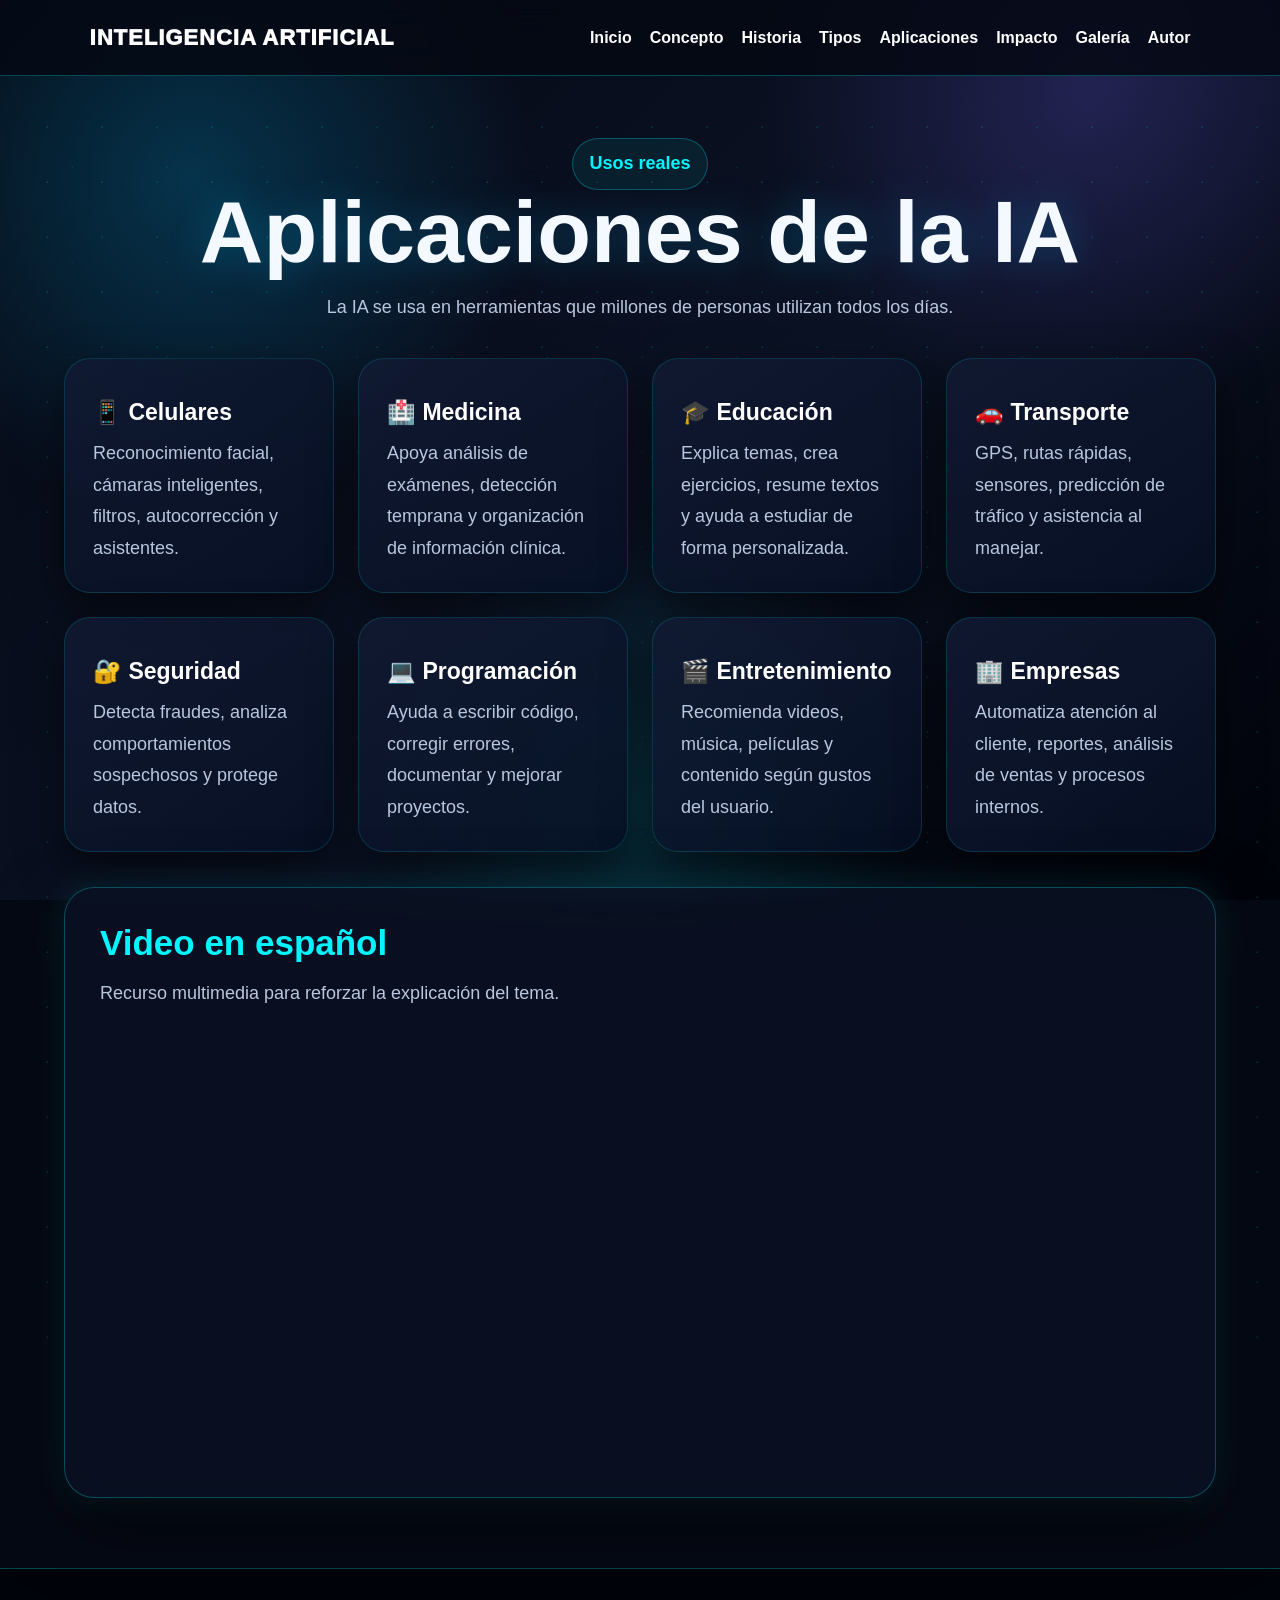
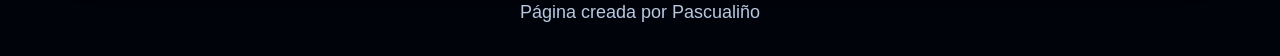
==== aplicaciones.html @ 3aa1eaab "Add files via upload" ====
<!DOCTYPE html>
<html lang="es">
<head>
  <meta charset="UTF-8">
  <meta name="viewport" content="width=device-width, initial-scale=1.0">
  <title>Aplicaciones | ErickAI</title>
  <link rel="stylesheet" href="estilos.css">
</head>
<body>
<div class="stars"></div>

<nav class="nav">
  <a class="brand" href="index.html">INTELIGENCIA ARTIFICIAL</a>
  <input type="checkbox" id="menu">
  <label for="menu" class="hamb">☰</label>
  <div class="links">
    <a href="index.html">Inicio</a>
    <a href="concepto.html">Concepto</a>
    <a href="historia.html">Historia</a>
    <a href="tipos.html">Tipos</a>
    <a href="aplicaciones.html">Aplicaciones</a>
    <a href="impacto.html">Impacto</a>
    <a href="galeria.html">Galería</a>
    <a href="autor.html">Autor</a>
  </div>
</nav>

<main class="page wrap">
  <section class="page-title reveal">
    <p class="tag">Usos reales</p>
    <h1>Aplicaciones de la IA</h1>
    <p>La IA se usa en herramientas que millones de personas utilizan todos los días.</p>
  </section>

  <section class="app-grid reveal">
    <article><h3>📱 Celulares</h3><p>Reconocimiento facial, cámaras inteligentes, filtros, autocorrección y asistentes.</p></article>
    <article><h3>🏥 Medicina</h3><p>Apoya análisis de exámenes, detección temprana y organización de información clínica.</p></article>
    <article><h3>🎓 Educación</h3><p>Explica temas, crea ejercicios, resume textos y ayuda a estudiar de forma personalizada.</p></article>
    <article><h3>🚗 Transporte</h3><p>GPS, rutas rápidas, sensores, predicción de tráfico y asistencia al manejar.</p></article>
    <article><h3>🔐 Seguridad</h3><p>Detecta fraudes, analiza comportamientos sospechosos y protege datos.</p></article>
    <article><h3>💻 Programación</h3><p>Ayuda a escribir código, corregir errores, documentar y mejorar proyectos.</p></article>
    <article><h3>🎬 Entretenimiento</h3><p>Recomienda videos, música, películas y contenido según gustos del usuario.</p></article>
    <article><h3>🏢 Empresas</h3><p>Automatiza atención al cliente, reportes, análisis de ventas y procesos internos.</p></article>
  </section>

  <section class="glass reveal">
    <h2>Video en español</h2>
    <p>Recurso multimedia para reforzar la explicación del tema.</p>
    <iframe src="https://www.youtube.com/embed/_tA5cinv0U8" allowfullscreen></iframe>
  </section>
</main>

<footer><p>Página creada por Pascualiño</p></footer>
</body>
</html>
---- estilos.css ----
*{margin:0;padding:0;box-sizing:border-box;font-family:Segoe UI,Arial,sans-serif}
:root{
  --bg:#050914;
  --panel:#0b1224cc;
  --panel2:#111a33;
  --text:#f4f8ff;
  --muted:#b8c7df;
  --blue:#00bfff;
  --cyan:#00f5ff;
  --violet:#7b61ff;
  --silver:#c0c7d1;
  --line:#00f5ff45;
}
body{background:var(--bg);color:var(--text);overflow-x:hidden}
body:before{
  content:"";position:fixed;inset:0;z-index:-4;
  background:radial-gradient(circle at 15% 20%,#00bfff38,transparent 26%),
  radial-gradient(circle at 85% 10%,#7b61ff35,transparent 24%),
  radial-gradient(circle at 50% 90%,#00f5ff25,transparent 28%),
  linear-gradient(135deg,#050914,#0b1224 55%,#01030a);
}
.stars:before,.stars:after{
  content:"";position:fixed;inset:-50%;z-index:-3;
  background-image:radial-gradient(#00f5ff 1px,transparent 1px);
  background-size:55px 55px;opacity:.14;animation:move 22s linear infinite;
}
.stars:after{background-size:95px 95px;opacity:.08;animation-duration:38s}
@keyframes move{to{transform:translate(150px,150px)}}
.nav{
  position:fixed;top:0;left:0;width:100%;height:76px;z-index:50;
  display:flex;justify-content:space-between;align-items:center;padding:0 7%;
  background:#050914d8;border-bottom:1px solid var(--line);backdrop-filter:blur(18px)
}
.brand{color:white;text-decoration:none;font-size:22px;font-weight:1000;letter-spacing:1px}
.brand span{color:var(--cyan);text-shadow:0 0 18px var(--cyan)}
.hex{display:inline-block;animation:pulse 2s infinite}
.links{display:flex;gap:18px}
.links a{color:white;text-decoration:none;font-weight:800;position:relative}
.links a:after{content:"";position:absolute;left:0;bottom:-8px;width:0;height:3px;background:linear-gradient(90deg,var(--cyan),var(--violet));box-shadow:0 0 14px var(--cyan);transition:.3s}
.links a:hover:after{width:100%}
#menu,.hamb{display:none}
.hero{
  min-height:100vh;padding:120px 8% 60px;display:grid;grid-template-columns:1fr 1fr;gap:45px;align-items:center
}
.tag{display:inline-block;color:var(--cyan);border:1px solid var(--line);background:#00f5ff12;padding:9px 16px;border-radius:999px;font-weight:900;margin-bottom:18px}
h1{font-size:clamp(45px,7vw,88px);line-height:.96;text-shadow:0 0 38px #00bfff45}
h2{font-size:35px;color:var(--cyan);margin-bottom:15px}
.lead,p{color:var(--muted);line-height:1.75;font-size:18px}
.buttons{margin-top:32px;display:flex;gap:15px;flex-wrap:wrap}
.btn{padding:15px 28px;border-radius:999px;text-decoration:none;font-weight:900;transition:.3s}
.main{background:linear-gradient(135deg,var(--cyan),var(--blue));color:#03101d;box-shadow:0 0 30px #00f5ff70}
.second{border:1px solid var(--line);color:white;background:#00f5ff10}
.btn:hover{transform:translateY(-6px) scale(1.04)}
.holo{
  height:430px;border:1px solid var(--line);border-radius:35px;display:grid;place-items:center;position:relative;overflow:hidden;
  background:linear-gradient(145deg,#0b1224dd,#050914cc);box-shadow:0 30px 80px #000, inset 0 0 80px #00bfff18
}
.core{font-size:112px;font-weight:1000;color:var(--cyan);text-shadow:0 0 30px var(--cyan);z-index:2;animation:float 3s ease-in-out infinite}
.holo p{z-index:2;margin-top:-90px;color:white;font-weight:800}
.orbit{position:absolute;border:2px dashed #00f5ff;border-radius:50%;animation:spin 8s linear infinite}
.orbit1{width:280px;height:280px}.orbit2{width:210px;height:210px;animation-duration:5s;animation-direction:reverse}.orbit3{width:340px;height:120px;transform:rotateX(70deg);animation-duration:10s}
.scan{position:absolute;width:100%;height:80px;background:linear-gradient(transparent,#00f5ff22,transparent);animation:scan 3s linear infinite}
@keyframes spin{to{transform:rotate(360deg)}}@keyframes float{50%{transform:translateY(-18px)}}@keyframes pulse{50%{transform:scale(1.25)}}@keyframes scan{from{top:-80px}to{top:100%}}
.wrap{width:min(1180px,90%);margin:auto}.page{padding-top:120px}
.glass,.wide{
  background:var(--panel);border:1px solid var(--line);border-radius:30px;padding:35px;margin:35px 0;
  box-shadow:0 25px 70px #0008,0 0 35px #00f5ff20;backdrop-filter:blur(15px)
}
.stats,.cards,.app-grid,.process{display:grid;grid-template-columns:repeat(auto-fit,minmax(240px,1fr));gap:24px;margin:35px 0}
.stats article,.card,.app-grid article,.process div,.timeline article{
  background:linear-gradient(145deg,#111a33dd,#071024dd);border:1px solid #00f5ff26;border-radius:26px;padding:28px;
  transition:.3s;box-shadow:0 18px 45px #0008
}
.stats article:hover,.card:hover,.app-grid article:hover,.process div:hover,.timeline article:hover{
  transform:translateY(-10px);border-color:var(--cyan);box-shadow:0 0 38px #00f5ff40
}
.stats b,.process span,.timeline span{color:var(--cyan);font-size:30px;font-weight:1000}
h3{font-size:23px;margin:12px 0;color:white}
.page-title{text-align:center;margin-bottom:35px}.page-title p{max-width:850px;margin:18px auto 0}
.two{display:grid;grid-template-columns:1fr 1fr;gap:30px;align-items:center}
.two img,.card img{width:100%;height:310px;object-fit:cover;border-radius:24px;border:1px solid var(--line)}
.card img{height:220px;margin-bottom:18px}
.timeline{display:grid;gap:22px}.timeline article{display:grid;grid-template-columns:130px 1fr;gap:20px;align-items:center}
iframe{width:100%;height:430px;border:0;border-radius:24px;margin-top:18px}
table{width:100%;border-collapse:collapse;background:#071024;border-radius:22px;overflow:hidden}
th,td{padding:18px;border:1px solid #00f5ff26;text-align:center;color:var(--muted)}
th{background:linear-gradient(135deg,var(--cyan),var(--blue));color:#03101d;font-size:20px}
.gallery{display:grid;grid-template-columns:repeat(auto-fit,minmax(260px,1fr));gap:24px}
.gallery img{width:100%;height:280px;object-fit:cover;border-radius:26px;border:1px solid var(--line);transition:.3s;box-shadow:0 20px 50px #0008}
.gallery img:hover{transform:scale(1.05) rotate(-1deg);box-shadow:0 0 40px #00f5ff60}
.profile{display:grid;grid-template-columns:260px 1fr;gap:35px;align-items:center}
.photo-card{width:250px;height:320px;border-radius:32px;overflow:hidden;border:2px solid var(--cyan);box-shadow:0 0 45px #00f5ff55;position:relative}
.photo-card:after{content:"";position:absolute;inset:0;background:linear-gradient(transparent,#00f5ff22)}
.photo-card img{width:100%;height:100%;object-fit:cover}
.profile h2{font-size:40px;color:var(--cyan);margin-bottom:10px}
.reveal{animation:appear .8s ease both}
@keyframes appear{from{opacity:0;transform:translateY(35px)}to{opacity:1;transform:translateY(0)}}
footer{margin-top:70px;padding:40px 8%;background:#01030a;border-top:1px solid var(--line);color:var(--muted);text-align:center}
footer h3{color:var(--cyan);font-size:28px}
@media(max-width:850px){
  .hero,.two,.profile{grid-template-columns:1fr;text-align:center}.holo{height:340px}
  .hamb{display:block;font-size:32px}.links{display:none;position:absolute;top:76px;left:0;width:100%;background:#050914;flex-direction:column;align-items:center;padding:25px;border-bottom:1px solid var(--line)}
  #menu:checked~.links{display:flex}.timeline article{grid-template-columns:1fr;text-align:center}.photo-card{margin:auto}
}
/* Ajustes finales solicitados */
.brand .hex{display:none!important;}
footer h3{display:none!important;}
footer{padding:28px 8%!important;}
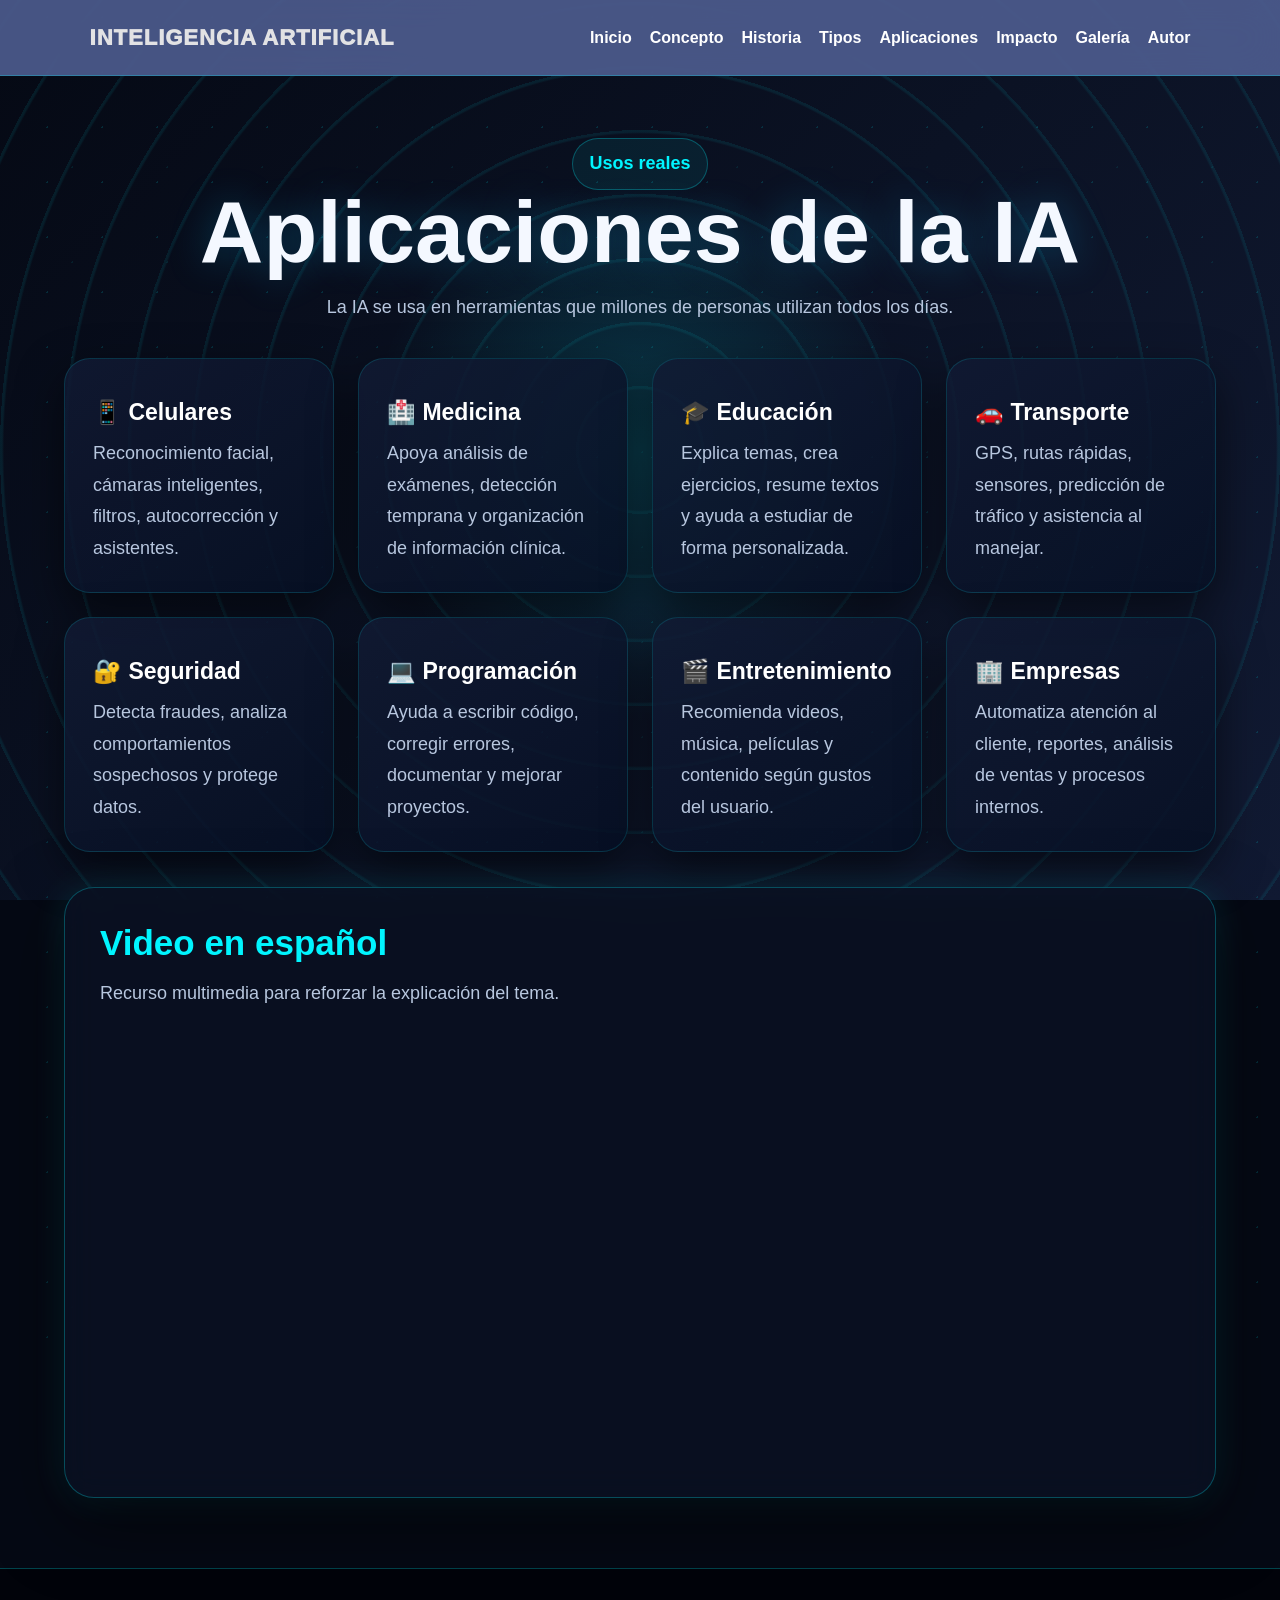
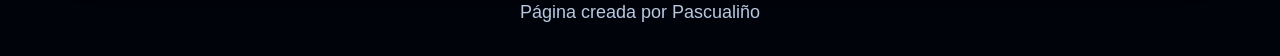
==== commit 45b30940: "Add files via upload" ====
--- a/aplicaciones.html
+++ b/aplicaciones.html
@@ -3,8 +3,9 @@
 <head>
   <meta charset="UTF-8">
   <meta name="viewport" content="width=device-width, initial-scale=1.0">
-  <title>Aplicaciones | ErickAI</title>
+  <title>Aplicaciones | Erick</title>
   <link rel="stylesheet" href="estilos.css">
+  <link rel="shortcut icon" href="agua.jpeg" type="image/jpeg" />
 </head>
 <body>
 <div class="stars"></div>
--- a/estilos.css
+++ b/estilos.css
@@ -1,108 +1,568 @@
-*{margin:0;padding:0;box-sizing:border-box;font-family:Segoe UI,Arial,sans-serif}
-:root{
-  --bg:#050914;
-  --panel:#0b1224cc;
-  --panel2:#111a33;
-  --text:#f4f8ff;
-  --muted:#b8c7df;
-  --blue:#00bfff;
-  --cyan:#00f5ff;
-  --violet:#7b61ff;
-  --silver:#c0c7d1;
-  --line:#00f5ff45;
-}
-body{background:var(--bg);color:var(--text);overflow-x:hidden}
+* {
+    margin:0;
+    padding:0;
+    box-sizing:border-box;
+    font-family:Segoe UI,Arial,sans-serif
+}
+
+:root {
+    --bg:#050914;
+    --panel:#0b1224cc;
+    --panel2:#111a33;
+    --text:#f4f8ff;
+    --muted:#b8c7df;
+    --blue:#00bfff;
+    --cyan:#00f5ff;
+    --violet:#7b61ff;
+    --silver:#c0c7d1;
+    --line:#00f5ff45;
+}
+
+body {
+    background:var(--bg);
+    color:var(--text);
+    overflow-x:hidden
+}
+
 body:before{
-  content:"";position:fixed;inset:0;z-index:-4;
-  background:radial-gradient(circle at 15% 20%,#00bfff38,transparent 26%),
-  radial-gradient(circle at 85% 10%,#7b61ff35,transparent 24%),
-  radial-gradient(circle at 50% 90%,#00f5ff25,transparent 28%),
-  linear-gradient(135deg,#050914,#0b1224 55%,#01030a);
-}
-.stars:before,.stars:after{
-  content:"";position:fixed;inset:-50%;z-index:-3;
-  background-image:radial-gradient(#00f5ff 1px,transparent 1px);
-  background-size:55px 55px;opacity:.14;animation:move 22s linear infinite;
-}
-.stars:after{background-size:95px 95px;opacity:.08;animation-duration:38s}
-@keyframes move{to{transform:translate(150px,150px)}}
-.nav{
-  position:fixed;top:0;left:0;width:100%;height:76px;z-index:50;
-  display:flex;justify-content:space-between;align-items:center;padding:0 7%;
-  background:#050914d8;border-bottom:1px solid var(--line);backdrop-filter:blur(18px)
-}
-.brand{color:white;text-decoration:none;font-size:22px;font-weight:1000;letter-spacing:1px}
-.brand span{color:var(--cyan);text-shadow:0 0 18px var(--cyan)}
-.hex{display:inline-block;animation:pulse 2s infinite}
-.links{display:flex;gap:18px}
-.links a{color:white;text-decoration:none;font-weight:800;position:relative}
-.links a:after{content:"";position:absolute;left:0;bottom:-8px;width:0;height:3px;background:linear-gradient(90deg,var(--cyan),var(--violet));box-shadow:0 0 14px var(--cyan);transition:.3s}
-.links a:hover:after{width:100%}
-#menu,.hamb{display:none}
-.hero{
-  min-height:100vh;padding:120px 8% 60px;display:grid;grid-template-columns:1fr 1fr;gap:45px;align-items:center
-}
-.tag{display:inline-block;color:var(--cyan);border:1px solid var(--line);background:#00f5ff12;padding:9px 16px;border-radius:999px;font-weight:900;margin-bottom:18px}
-h1{font-size:clamp(45px,7vw,88px);line-height:.96;text-shadow:0 0 38px #00bfff45}
-h2{font-size:35px;color:var(--cyan);margin-bottom:15px}
-.lead,p{color:var(--muted);line-height:1.75;font-size:18px}
-.buttons{margin-top:32px;display:flex;gap:15px;flex-wrap:wrap}
-.btn{padding:15px 28px;border-radius:999px;text-decoration:none;font-weight:900;transition:.3s}
-.main{background:linear-gradient(135deg,var(--cyan),var(--blue));color:#03101d;box-shadow:0 0 30px #00f5ff70}
-.second{border:1px solid var(--line);color:white;background:#00f5ff10}
-.btn:hover{transform:translateY(-6px) scale(1.04)}
-.holo{
-  height:430px;border:1px solid var(--line);border-radius:35px;display:grid;place-items:center;position:relative;overflow:hidden;
-  background:linear-gradient(145deg,#0b1224dd,#050914cc);box-shadow:0 30px 80px #000, inset 0 0 80px #00bfff18
-}
-.core{font-size:112px;font-weight:1000;color:var(--cyan);text-shadow:0 0 30px var(--cyan);z-index:2;animation:float 3s ease-in-out infinite}
-.holo p{z-index:2;margin-top:-90px;color:white;font-weight:800}
-.orbit{position:absolute;border:2px dashed #00f5ff;border-radius:50%;animation:spin 8s linear infinite}
-.orbit1{width:280px;height:280px}.orbit2{width:210px;height:210px;animation-duration:5s;animation-direction:reverse}.orbit3{width:340px;height:120px;transform:rotateX(70deg);animation-duration:10s}
-.scan{position:absolute;width:100%;height:80px;background:linear-gradient(transparent,#00f5ff22,transparent);animation:scan 3s linear infinite}
-@keyframes spin{to{transform:rotate(360deg)}}@keyframes float{50%{transform:translateY(-18px)}}@keyframes pulse{50%{transform:scale(1.25)}}@keyframes scan{from{top:-80px}to{top:100%}}
-.wrap{width:min(1180px,90%);margin:auto}.page{padding-top:120px}
-.glass,.wide{
-  background:var(--panel);border:1px solid var(--line);border-radius:30px;padding:35px;margin:35px 0;
-  box-shadow:0 25px 70px #0008,0 0 35px #00f5ff20;backdrop-filter:blur(15px)
-}
-.stats,.cards,.app-grid,.process{display:grid;grid-template-columns:repeat(auto-fit,minmax(240px,1fr));gap:24px;margin:35px 0}
-.stats article,.card,.app-grid article,.process div,.timeline article{
-  background:linear-gradient(145deg,#111a33dd,#071024dd);border:1px solid #00f5ff26;border-radius:26px;padding:28px;
-  transition:.3s;box-shadow:0 18px 45px #0008
-}
-.stats article:hover,.card:hover,.app-grid article:hover,.process div:hover,.timeline article:hover{
-  transform:translateY(-10px);border-color:var(--cyan);box-shadow:0 0 38px #00f5ff40
-}
-.stats b,.process span,.timeline span{color:var(--cyan);font-size:30px;font-weight:1000}
-h3{font-size:23px;margin:12px 0;color:white}
-.page-title{text-align:center;margin-bottom:35px}.page-title p{max-width:850px;margin:18px auto 0}
-.two{display:grid;grid-template-columns:1fr 1fr;gap:30px;align-items:center}
-.two img,.card img{width:100%;height:310px;object-fit:cover;border-radius:24px;border:1px solid var(--line)}
-.card img{height:220px;margin-bottom:18px}
-.timeline{display:grid;gap:22px}.timeline article{display:grid;grid-template-columns:130px 1fr;gap:20px;align-items:center}
-iframe{width:100%;height:430px;border:0;border-radius:24px;margin-top:18px}
-table{width:100%;border-collapse:collapse;background:#071024;border-radius:22px;overflow:hidden}
-th,td{padding:18px;border:1px solid #00f5ff26;text-align:center;color:var(--muted)}
-th{background:linear-gradient(135deg,var(--cyan),var(--blue));color:#03101d;font-size:20px}
-.gallery{display:grid;grid-template-columns:repeat(auto-fit,minmax(260px,1fr));gap:24px}
-.gallery img{width:100%;height:280px;object-fit:cover;border-radius:26px;border:1px solid var(--line);transition:.3s;box-shadow:0 20px 50px #0008}
-.gallery img:hover{transform:scale(1.05) rotate(-1deg);box-shadow:0 0 40px #00f5ff60}
-.profile{display:grid;grid-template-columns:260px 1fr;gap:35px;align-items:center}
-.photo-card{width:250px;height:320px;border-radius:32px;overflow:hidden;border:2px solid var(--cyan);box-shadow:0 0 45px #00f5ff55;position:relative}
-.photo-card:after{content:"";position:absolute;inset:0;background:linear-gradient(transparent,#00f5ff22)}
-.photo-card img{width:100%;height:100%;object-fit:cover}
-.profile h2{font-size:40px;color:var(--cyan);margin-bottom:10px}
-.reveal{animation:appear .8s ease both}
-@keyframes appear{from{opacity:0;transform:translateY(35px)}to{opacity:1;transform:translateY(0)}}
-footer{margin-top:70px;padding:40px 8%;background:#01030a;border-top:1px solid var(--line);color:var(--muted);text-align:center}
-footer h3{color:var(--cyan);font-size:28px}
-@media(max-width:850px){
-  .hero,.two,.profile{grid-template-columns:1fr;text-align:center}.holo{height:340px}
-  .hamb{display:block;font-size:32px}.links{display:none;position:absolute;top:76px;left:0;width:100%;background:#050914;flex-direction:column;align-items:center;padding:25px;border-bottom:1px solid var(--line)}
-  #menu:checked~.links{display:flex}.timeline article{grid-template-columns:1fr;text-align:center}.photo-card{margin:auto}
-}
+    content:"";
+    position:fixed;
+    inset:0;
+    z-index:-4;
+
+    background:
+    radial-gradient(circle at center,
+    rgba(0,245,255,.18),
+    transparent 35%),
+
+    repeating-radial-gradient(
+        circle at center,
+        transparent 0,
+        transparent 60px,
+        rgba(0,245,255,.08) 62px,
+        rgba(0,245,255,.08) 64px
+    ),
+
+    linear-gradient(
+        135deg,
+        #050914,
+        #0b1224,
+        #111a33
+    );
+}
+
+.stars:before,.stars:after {
+    content:"";
+    position:fixed;
+    inset:-50%;
+    z-index:-3;
+    background-image:radial-gradient(#00f5ff 1px,transparent 1px);
+    background-size:55px 55px;
+    opacity:.14;
+    animation:move 22s linear infinite;
+}
+
+.stars:after {
+    background-size:95px 95px;
+    opacity:.08;
+    animation-duration:38s
+}
+
+@keyframes move {
+    to {
+        transform:translate(150px,150px)
+    }
+}
+
+.nav {
+    position:fixed;
+    top:0;
+    left:0;
+    width:100%;
+    height:76px;
+    z-index:50;
+    display:flex;
+    justify-content:space-between;
+    align-items:center;
+    padding:0 7%;
+    background:#536398d8;
+    border-bottom:1px solid var(--line);
+    backdrop-filter:blur(18px)
+}
+  
+
+.brand {
+    color:rgb(226, 226, 228);
+    text-decoration:none;
+    font-size:22px;
+    font-weight:1000;
+    letter-spacing:1px
+}
+
+.brand span {
+    color:var(--cyan);
+    text-shadow:0 0 18px var(--cyan)
+}
+
+.hex {
+    display:inline-block;
+    animation:pulse 2s infinite
+}
+
+.links {
+    display:flex;
+    gap:18px
+}
+
+.links a {
+    color:white;
+    text-decoration:none;
+    font-weight:800;
+    position:relative
+}
+
+.links a:after {
+    content:"";
+    position:absolute;
+    left:0;
+    bottom:-8px;
+    width:0;
+    height:3px;
+    background:linear-gradient(90deg,var(--cyan),var(--violet));
+    box-shadow:0 0 14px var(--cyan);
+    transition:.3s
+}
+
+.links a:hover:after {
+    width:100%
+}
+
+#menu,.hamb {
+    display:none
+}
+
+.hero {
+    min-height:100vh;
+    padding:120px 8% 60px;
+    display:grid;
+    grid-template-columns:1fr 1fr;
+    gap:45px;
+    align-items:center
+}
+
+.tag {
+    display:inline-block;
+    color:var(--cyan);
+    border:1px solid var(--line);
+    background:#00f5ff12;
+    padding:9px 16px;
+    border-radius:999px;
+    font-weight:900;
+    margin-bottom:18px
+}
+
+h1 {
+    font-size:clamp(45px,7vw,88px);
+    line-height:.96;
+    text-shadow:0 0 38px #00bfff45
+}
+
+h2 {
+    font-size:35px;
+    color:var(--cyan);
+    margin-bottom:15px
+}
+
+.lead,p {
+    color:var(--muted);
+    line-height:1.75;
+    font-size:18px
+}
+
+.buttons {
+    margin-top:32px;
+    display:flex;
+    gap:15px;
+    flex-wrap:wrap
+}
+
+.btn {
+    padding:15px 28px;
+    border-radius:999px;
+    text-decoration:none;
+    font-weight:900;
+    transition:.3s
+}
+
+.main {
+    background:linear-gradient(135deg,var(--cyan),var(--blue));
+    color:#03101d;
+    box-shadow:0 0 30px #00f5ff70
+}
+
+.second {
+    border:1px solid var(--line);
+    color:white;
+    background:#00f5ff10
+}
+
+.btn:hover {
+    transform:translateY(-6px) scale(1.04)
+}
+
+.holo {
+    height:430px;
+    border:1px solid var(--line);
+    border-radius:35px;
+    display:grid;
+    place-items:center;
+    position:relative;
+    overflow:hidden;
+    background:linear-gradient(145deg,#0b1224dd,#050914cc);
+    box-shadow:0 30px 80px #000, inset 0 0 80px #00bfff18
+}
+
+.core {
+    font-size:112px;
+    font-weight:1000;
+    color:var(--cyan);
+    text-shadow:0 0 30px var(--cyan);
+    z-index:2;
+    animation:float 3s ease-in-out infinite
+}
+
+.holo p {
+    z-index:2;
+    margin-top:-90px;
+    color:white;
+    font-weight:800
+}
+
+.orbit {
+    position:absolute;
+    border:2px dashed #00f5ff;
+    border-radius:50%;
+    animation:spin 8s linear infinite
+}
+
+.orbit1 {
+    width:280px;
+    height:280px
+}
+
+.orbit2 {
+    width:210px;
+    height:210px;
+    animation-duration:5s;
+    animation-direction:reverse
+}
+
+.orbit3 {
+    width:340px;
+    height:120px;
+    transform:rotateX(70deg);
+    animation-duration:10s
+}
+
+.scan {
+    position:absolute;
+    width:100%;
+    height:80px;
+    background:linear-gradient(transparent,#00f5ff22,transparent);
+    animation:scan 3s linear infinite
+}
+
+@keyframes spin {
+    to {
+        transform:rotate(360deg)
+    }
+}
+
+@keyframes float {
+    50% {
+        transform:translateY(-18px)
+    }
+}
+
+@keyframes pulse {
+    50% {
+        transform:scale(1.25)
+    }
+}
+
+@keyframes scan {
+    from {
+        top:-80px
+    }
+
+    to {
+        top:100%
+    }
+}
+
+.wrap {
+    width:min(1180px,90%);
+    margin:auto
+}
+
+.page {
+    padding-top:120px
+}
+
+.glass,.wide {
+    background:var(--panel);
+    border:1px solid var(--line);
+    border-radius:30px;
+    padding:35px;
+    margin:35px 0;
+    box-shadow:0 25px 70px #0008,0 0 35px #00f5ff20;
+    backdrop-filter:blur(15px)
+}
+
+.stats,.cards,.app-grid,.process {
+    display:grid;
+    grid-template-columns:repeat(auto-fit,minmax(240px,1fr));
+    gap:24px;
+    margin:35px 0
+}
+
+.stats article,.card,.app-grid article,.process div,.timeline article {
+    background:linear-gradient(145deg,#111a33dd,#071024dd);
+    border:1px solid #00f5ff26;
+    border-radius:26px;
+    padding:28px;
+    transition:.3s;
+    box-shadow:0 18px 45px #0008
+}
+
+.stats article:hover,.card:hover,.app-grid article:hover,.process div:hover,.timeline article:hover {
+    transform:translateY(-10px);
+    border-color:var(--cyan);
+    box-shadow:0 0 38px #00f5ff40
+}
+
+.stats b,.process span,.timeline span {
+    color:var(--cyan);
+    font-size:30px;
+    font-weight:1000
+}
+
+h3 {
+    font-size:23px;
+    margin:12px 0;
+    color:white
+}
+
+.page-title {
+    text-align:center;
+    margin-bottom:35px
+}
+
+.page-title p {
+    max-width:850px;
+    margin:18px auto 0
+}
+
+.two {
+    display:grid;
+    grid-template-columns:1fr 1fr;
+    gap:30px;
+    align-items:center
+}
+
+.two img,.card img {
+    width:100%;
+    height:310px;
+    object-fit:cover;
+    border-radius:24px;
+    border:1px solid var(--line)
+}
+
+.card img {
+    height:220px;
+    margin-bottom:18px
+}
+
+.timeline {
+    display:grid;
+    gap:22px
+}
+
+.timeline article {
+    display:grid;
+    grid-template-columns:130px 1fr;
+    gap:20px;
+    align-items:center
+}
+
+iframe {
+    width:100%;
+    height:430px;
+    border:0;
+    border-radius:24px;
+    margin-top:18px
+}
+
+table {
+    width:100%;
+    border-collapse:collapse;
+    background:#071024;
+    border-radius:22px;
+    overflow:hidden
+}
+
+th,td {
+    padding:18px;
+    border:1px solid #00f5ff26;
+    text-align:center;
+    color:var(--muted)
+}
+
+th {
+    background:linear-gradient(135deg,var(--cyan),var(--blue));
+    color:#03101d;
+    font-size:20px
+}
+
+.gallery {
+    display:grid;
+    grid-template-columns:repeat(auto-fit,minmax(260px,1fr));
+    gap:24px
+}
+
+.gallery img {
+    width:100%;
+    height:280px;
+    object-fit:cover;
+    border-radius:26px;
+    border:1px solid var(--line);
+    transition:.3s;
+    box-shadow:0 20px 50px #0008
+}
+
+.gallery img:hover {
+    transform:scale(1.05) rotate(-1deg);
+    box-shadow:0 0 40px #00f5ff60
+}
+
+.profile {
+    display:grid;
+    grid-template-columns:260px 1fr;
+    gap:35px;
+    align-items:center
+}
+
+.photo-card {
+    width:250px;
+    height:320px;
+    border-radius:32px;
+    overflow:hidden;
+    border:2px solid var(--cyan);
+    box-shadow:0 0 45px #00f5ff55;
+    position:relative
+}
+
+.photo-card:after {
+    content:"";
+    position:absolute;
+    inset:0;
+    background:linear-gradient(transparent,#00f5ff22)
+}
+
+.photo-card img {
+    width:100%;
+    height:100%;
+    object-fit:cover
+}
+
+.profile h2 {
+    font-size:40px;
+    color:var(--cyan);
+    margin-bottom:10px
+}
+
+.reveal {
+    animation:appear .8s ease both
+}
+
+@keyframes appear {
+    from {
+        opacity:0;
+        transform:translateY(35px)
+    }
+
+    to {
+        opacity:1;
+        transform:translateY(0)
+    }
+}
+
+footer {
+    margin-top:70px;
+    padding:40px 8%;
+    background:#01030a;
+    border-top:1px solid var(--line);
+    color:var(--muted);
+    text-align:center
+}
+
+footer h3 {
+    color:var(--cyan);
+    font-size:28px
+}
+
+@media(max-width:850px) {
+    .hero,.two,.profile {
+        grid-template-columns:1fr;
+        text-align:center
+    }
+
+    .holo {
+        height:340px
+    }
+
+    .hamb {
+        display:block;
+        font-size:32px
+    }
+
+    .links {
+        display:none;
+        position:absolute;
+        top:76px;
+        left:0;
+        width:100%;
+        background:#050914;
+        flex-direction:column;
+        align-items:center;
+        padding:25px;
+        border-bottom:1px solid var(--line)
+    }
+
+    #menu:checked~.links {
+        display:flex
+    }
+
+    .timeline article {
+        grid-template-columns:1fr;
+        text-align:center
+    }
+
+    .photo-card {
+        margin:auto
+    }
+}
+
 /* Ajustes finales solicitados */
-.brand .hex{display:none!important;}
-footer h3{display:none!important;}
-footer{padding:28px 8%!important;}
+
+.brand .hex {
+    display:none!important;
+}
+
+footer h3 {
+    display:none!important;
+}
+
+footer {
+    padding:28px 8%!important;
+}
